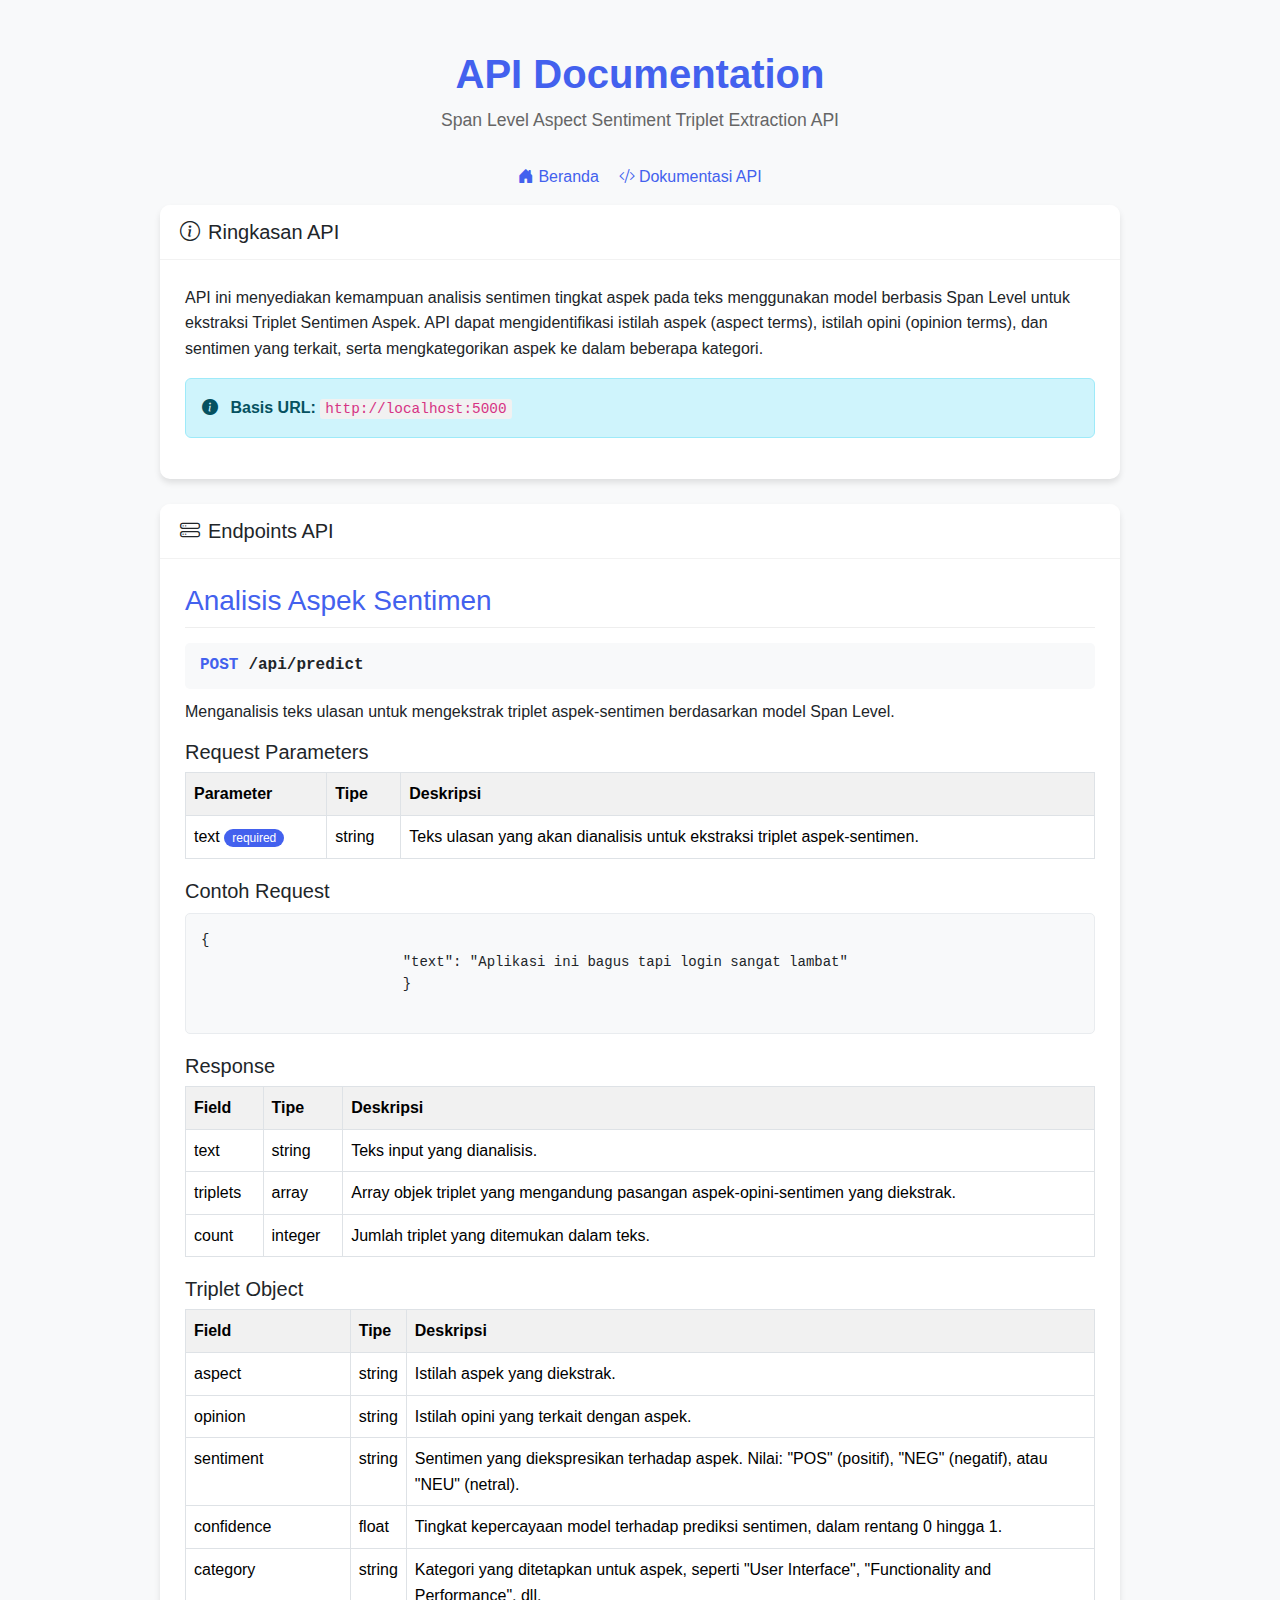
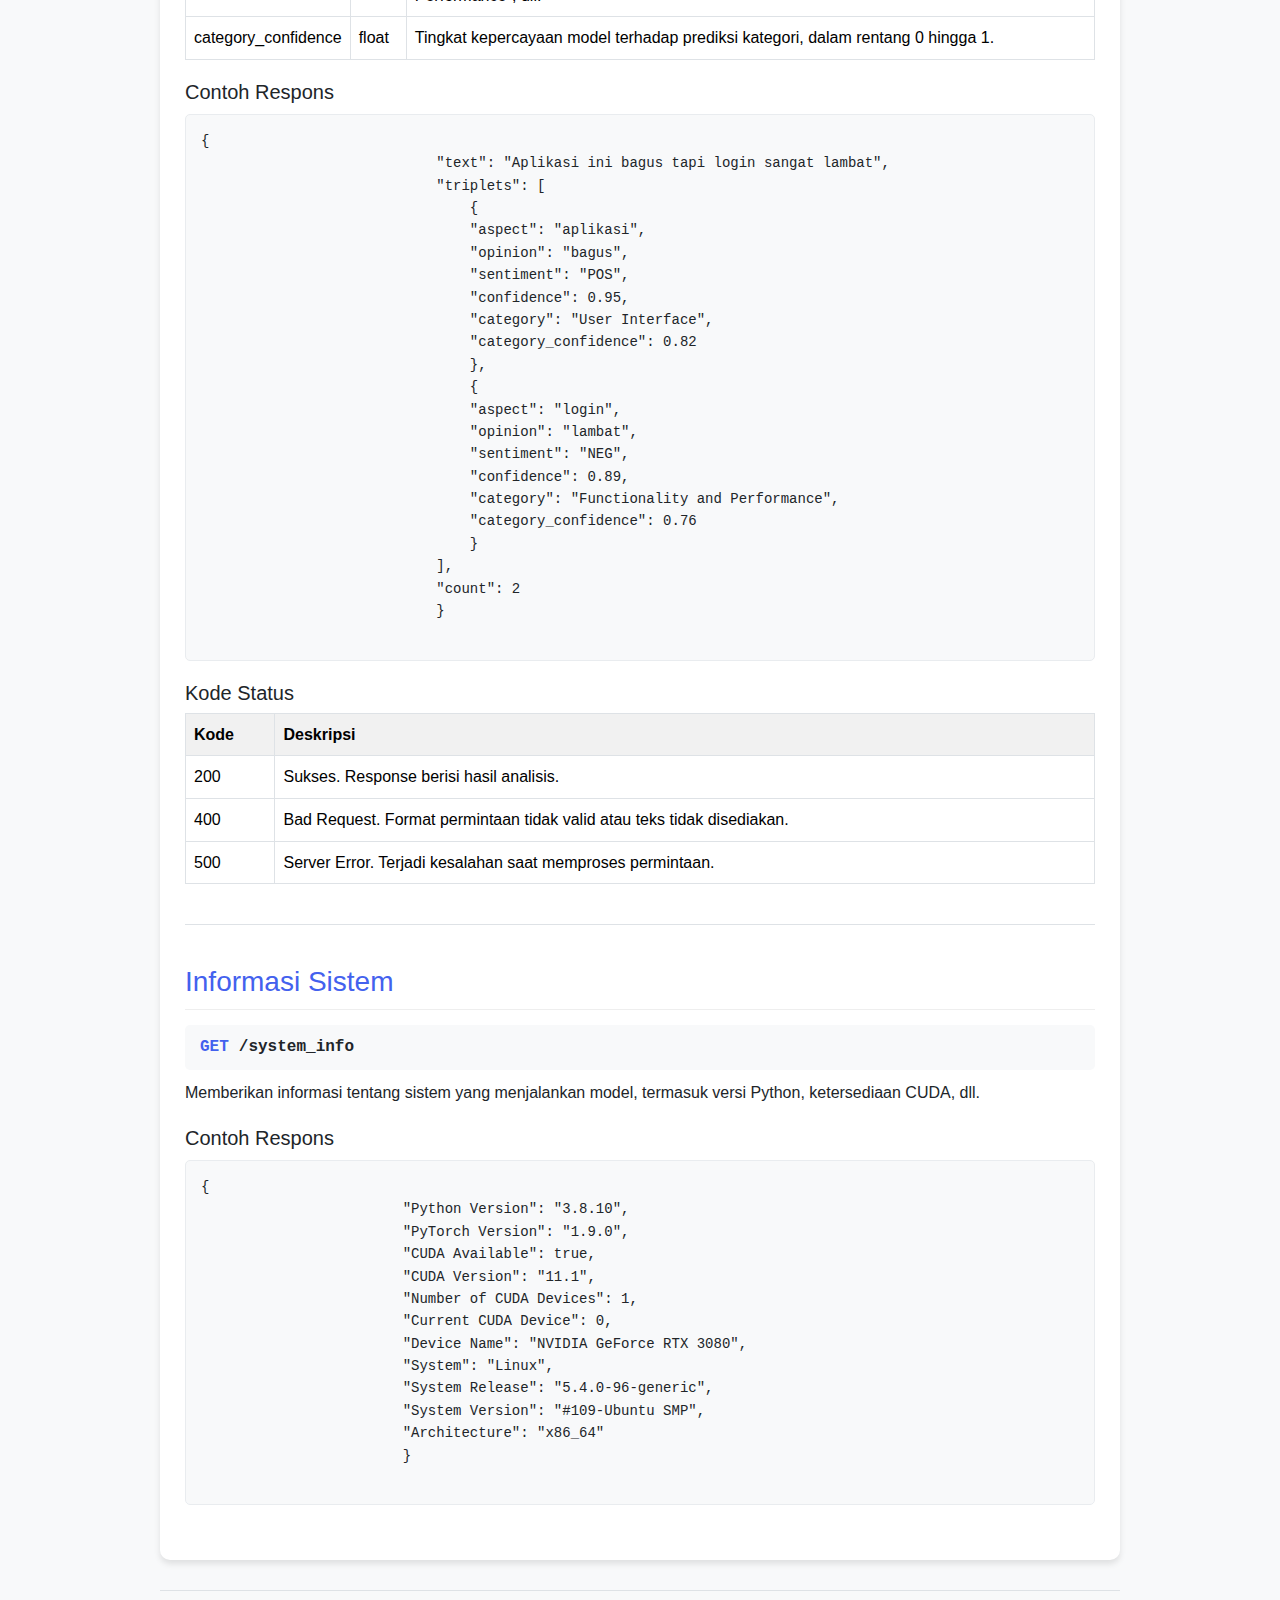
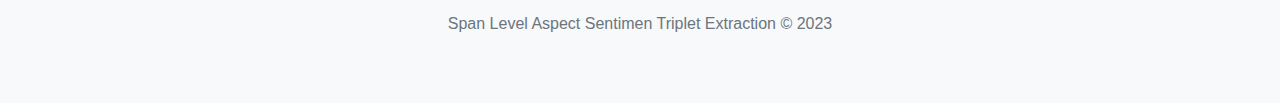
==== templates/api-docs.html @ 99db724c "done v1 flask app  prediksi" ====
<!DOCTYPE html>
<html lang="id">
<head>
    <meta charset="UTF-8">
    <meta name="viewport" content="width=device-width, initial-scale=1.0">
    <title>API Documentation - Span Level Aspect Sentiment Triplet Extraction</title>
    <link href="https://cdn.jsdelivr.net/npm/bootstrap@5.3.0/dist/css/bootstrap.min.css" rel="stylesheet">
    <link rel="stylesheet" href="https://cdn.jsdelivr.net/npm/bootstrap-icons@1.11.0/font/bootstrap-icons.css">
    <style>
        :root {
            --primary-color: #4361ee;
            --secondary-color: #3a0ca3;
            --accent-color: #7209b7;
            --positive-color: #4caf50;
            --negative-color: #f44336;
            --neutral-color: #ff9800;
            --bg-light: #f8f9fa;
            --border-radius: 10px;
            --box-shadow: 0 4px 6px rgba(0, 0, 0, 0.1);
        }
        
        body {
            font-family: 'Segoe UI', Tahoma, Geneva, Verdana, sans-serif;
            background-color: var(--bg-light);
            color: #333;
            line-height: 1.6;
        }
        
        .app-container {
            max-width: 1000px;
            margin: 30px auto;
            padding: 20px;
        }
        
        .header {
            text-align: center;
            margin-bottom: 30px;
        }
        
        .header h1 {
            color: var(--primary-color);
            font-weight: 700;
            font-size: 2.5rem;
            margin-bottom: 0.5rem;
        }
        
        .header p {
            color: #666;
            font-size: 1.1rem;
        }
        
        .card {
            border: none;
            border-radius: var(--border-radius);
            box-shadow: var(--box-shadow);
            margin-bottom: 25px;
            overflow: hidden;
        }
        
        .card-header {
            background-color: white;
            border-bottom: 1px solid rgba(0,0,0,0.05);
            padding: 15px 20px;
        }
        
        .card-body {
            padding: 25px;
        }
        
        /* Footer styling */
        .footer {
            text-align: center;
            margin-top: 30px;
            padding-top: 20px;
            border-top: 1px solid #dee2e6;
            color: #6c757d;
        }
        
        /* Nav links */
        .nav-links {
            display: flex;
            justify-content: center;
            margin: 15px 0;
            gap: 20px;
        }
        
        .nav-link {
            color: var(--primary-color);
            text-decoration: none;
            font-weight: 500;
            transition: color 0.3s;
        }
        
        .nav-link:hover {
            color: var(--secondary-color);
            text-decoration: underline;
        }
        
        /* API Documentation Styles */
        .api-section {
            margin-bottom: 30px;
        }
        
        .api-section h3 {
            margin-bottom: 15px;
            color: var(--primary-color);
            border-bottom: 1px solid #eee;
            padding-bottom: 10px;
        }
        
        .api-endpoint {
            background-color: #f8f9fa;
            border-radius: 5px;
            padding: 10px 15px;
            font-family: monospace;
            margin: 10px 0;
            font-weight: 600;
        }
        
        .api-endpoint .method {
            color: var(--primary-color);
            margin-right: 10px;
        }
        
        code {
            background-color: #f1f1f1;
            padding: 2px 5px;
            border-radius: 3px;
            font-size: 0.9em;
        }
        
        pre {
            background-color: #f8f9fa;
            border-radius: 5px;
            padding: 15px;
            overflow-x: auto;
            border: 1px solid #e9ecef;
        }
        
        .table-params {
            width: 100%;
            margin-bottom: 20px;
        }
        
        .table-params th {
            background-color: #f1f1f1;
        }
        
        .badge-required {
            background-color: var(--primary-color);
            color: white;
            padding: 2px 8px;
            border-radius: 10px;
            font-size: 0.75rem;
        }
        
        .badge-optional {
            background-color: #6c757d;
            color: white;
            padding: 2px 8px;
            border-radius: 10px;
            font-size: 0.75rem;
        }
        
        .example-container {
            margin: 20px 0;
        }
        
        .example-container h5 {
            margin-bottom: 10px;
        }
        
        .section-divider {
            border-top: 1px solid #dee2e6;
            margin: 40px 0;
        }
    </style>
</head>
<body>
    <div class="app-container">
        <div class="header">
            <h1>API Documentation</h1>
            <p>Span Level Aspect Sentiment Triplet Extraction API</p>
        </div>
        
        <div class="nav-links">
            <a href="/" class="nav-link"><i class="bi bi-house-door-fill me-1"></i>Beranda</a>
            <a href="/api-docs" class="nav-link"><i class="bi bi-code-slash me-1"></i>Dokumentasi API</a>
        </div>
        
        <div class="card">
            <div class="card-header">
                <h5 class="mb-0"><i class="bi bi-info-circle me-2"></i>Ringkasan API</h5>
            </div>
            <div class="card-body">
                <p>API ini menyediakan kemampuan analisis sentimen tingkat aspek pada teks menggunakan model berbasis Span Level untuk ekstraksi Triplet Sentimen Aspek. API dapat mengidentifikasi istilah aspek (aspect terms), istilah opini (opinion terms), dan sentimen yang terkait, serta mengkategorikan aspek ke dalam beberapa kategori.</p>
                
                <div class="alert alert-info">
                    <i class="bi bi-info-circle-fill me-2"></i>
                    <strong>Basis URL:</strong> <code>http://localhost:5000</code>
                </div>
            </div>
        </div>
        
        <div class="card">
            <div class="card-header">
                <h5 class="mb-0"><i class="bi bi-hdd-stack me-2"></i>Endpoints API</h5>
            </div>
            <div class="card-body">
                <div class="api-section">
                    <h3>Analisis Aspek Sentimen</h3>
                    
                    <div class="api-endpoint">
                        <span class="method">POST</span>/api/predict
                    </div>
                    
                    <p>Menganalisis teks ulasan untuk mengekstrak triplet aspek-sentimen berdasarkan model Span Level.</p>
                    
                    <h5>Request Parameters</h5>
                    <table class="table table-params table-bordered">
                        <thead>
                            <tr>
                                <th>Parameter</th>
                                <th>Tipe</th>
                                <th>Deskripsi</th>
                            </tr>
                        </thead>
                        <tbody>
                            <tr>
                                <td>text <span class="badge-required">required</span></td>
                                <td>string</td>
                                <td>Teks ulasan yang akan dianalisis untuk ekstraksi triplet aspek-sentimen.</td>
                            </tr>
                        </tbody>
                    </table>
                    
                    <div class="example-container">
                        <h5>Contoh Request</h5>
                        <pre>{
                        "text": "Aplikasi ini bagus tapi login sangat lambat"
                        }
                        </pre>
                    </div>
                    
                    <h5>Response</h5>
                    <table class="table table-params table-bordered">
                        <thead>
                            <tr>
                                <th>Field</th>
                                <th>Tipe</th>
                                <th>Deskripsi</th>
                            </tr>
                        </thead>
                        <tbody>
                            <tr>
                                <td>text</td>
                                <td>string</td>
                                <td>Teks input yang dianalisis.</td>
                            </tr>
                            <tr>
                                <td>triplets</td>
                                <td>array</td>
                                <td>Array objek triplet yang mengandung pasangan aspek-opini-sentimen yang diekstrak.</td>
                            </tr>
                            <tr>
                                <td>count</td>
                                <td>integer</td>
                                <td>Jumlah triplet yang ditemukan dalam teks.</td>
                            </tr>
                        </tbody>
                    </table>
                    
                    <h5>Triplet Object</h5>
                    <table class="table table-params table-bordered">
                        <thead>
                            <tr>
                                <th>Field</th>
                                <th>Tipe</th>
                                <th>Deskripsi</th>
                            </tr>
                        </thead>
                        <tbody>
                            <tr>
                                <td>aspect</td>
                                <td>string</td>
                                <td>Istilah aspek yang diekstrak.</td>
                            </tr>
                            <tr>
                                <td>opinion</td>
                                <td>string</td>
                                <td>Istilah opini yang terkait dengan aspek.</td>
                            </tr>
                            <tr>
                                <td>sentiment</td>
                                <td>string</td>
                                <td>Sentimen yang diekspresikan terhadap aspek. Nilai: "POS" (positif), "NEG" (negatif), atau "NEU" (netral).</td>
                            </tr>
                            <tr>
                                <td>confidence</td>
                                <td>float</td>
                                <td>Tingkat kepercayaan model terhadap prediksi sentimen, dalam rentang 0 hingga 1.</td>
                            </tr>
                            <tr>
                                <td>category</td>
                                <td>string</td>
                                <td>Kategori yang ditetapkan untuk aspek, seperti "User Interface", "Functionality and Performance", dll.</td>
                            </tr>
                            <tr>
                                <td>category_confidence</td>
                                <td>float</td>
                                <td>Tingkat kepercayaan model terhadap prediksi kategori, dalam rentang 0 hingga 1.</td>
                            </tr>
                        </tbody>
                    </table>
                    
                    <div class="example-container">
                        <h5>Contoh Respons</h5>
                        <pre>{
                            "text": "Aplikasi ini bagus tapi login sangat lambat",
                            "triplets": [
                                {
                                "aspect": "aplikasi",
                                "opinion": "bagus",
                                "sentiment": "POS",
                                "confidence": 0.95,
                                "category": "User Interface",
                                "category_confidence": 0.82
                                },
                                {
                                "aspect": "login",
                                "opinion": "lambat",
                                "sentiment": "NEG",
                                "confidence": 0.89,
                                "category": "Functionality and Performance",
                                "category_confidence": 0.76
                                }
                            ],
                            "count": 2
                            }
                            </pre>
                    </div>
                    
                    <h5>Kode Status</h5>
                    <table class="table table-params table-bordered">
                        <thead>
                            <tr>
                                <th>Kode</th>
                                <th>Deskripsi</th>
                            </tr>
                        </thead>
                        <tbody>
                            <tr>
                                <td>200</td>
                                <td>Sukses. Response berisi hasil analisis.</td>
                            </tr>
                            <tr>
                                <td>400</td>
                                <td>Bad Request. Format permintaan tidak valid atau teks tidak disediakan.</td>
                            </tr>
                            <tr>
                                <td>500</td>
                                <td>Server Error. Terjadi kesalahan saat memproses permintaan.</td>
                            </tr>
                        </tbody>
                    </table>
                </div>
                
                <div class="section-divider"></div>
                
                <div class="api-section">
                    <h3>Informasi Sistem</h3>
                    
                    <div class="api-endpoint">
                        <span class="method">GET</span>/system_info
                    </div>
                    
                    <p>Memberikan informasi tentang sistem yang menjalankan model, termasuk versi Python, ketersediaan CUDA, dll.</p>
                    
                    <div class="example-container">
                        <h5>Contoh Respons</h5>
                        <pre>{
                        "Python Version": "3.8.10",
                        "PyTorch Version": "1.9.0",
                        "CUDA Available": true,
                        "CUDA Version": "11.1",
                        "Number of CUDA Devices": 1,
                        "Current CUDA Device": 0,
                        "Device Name": "NVIDIA GeForce RTX 3080",
                        "System": "Linux",
                        "System Release": "5.4.0-96-generic",
                        "System Version": "#109-Ubuntu SMP",
                        "Architecture": "x86_64"
                        }
                        </pre>
                    </div>
                </div>
            </div>
        </div>
        
        <div class="footer">
            <p>Span Level Aspect Sentimen Triplet Extraction &copy; 2023</p>
        </div>
    </div>
</body>
</html>
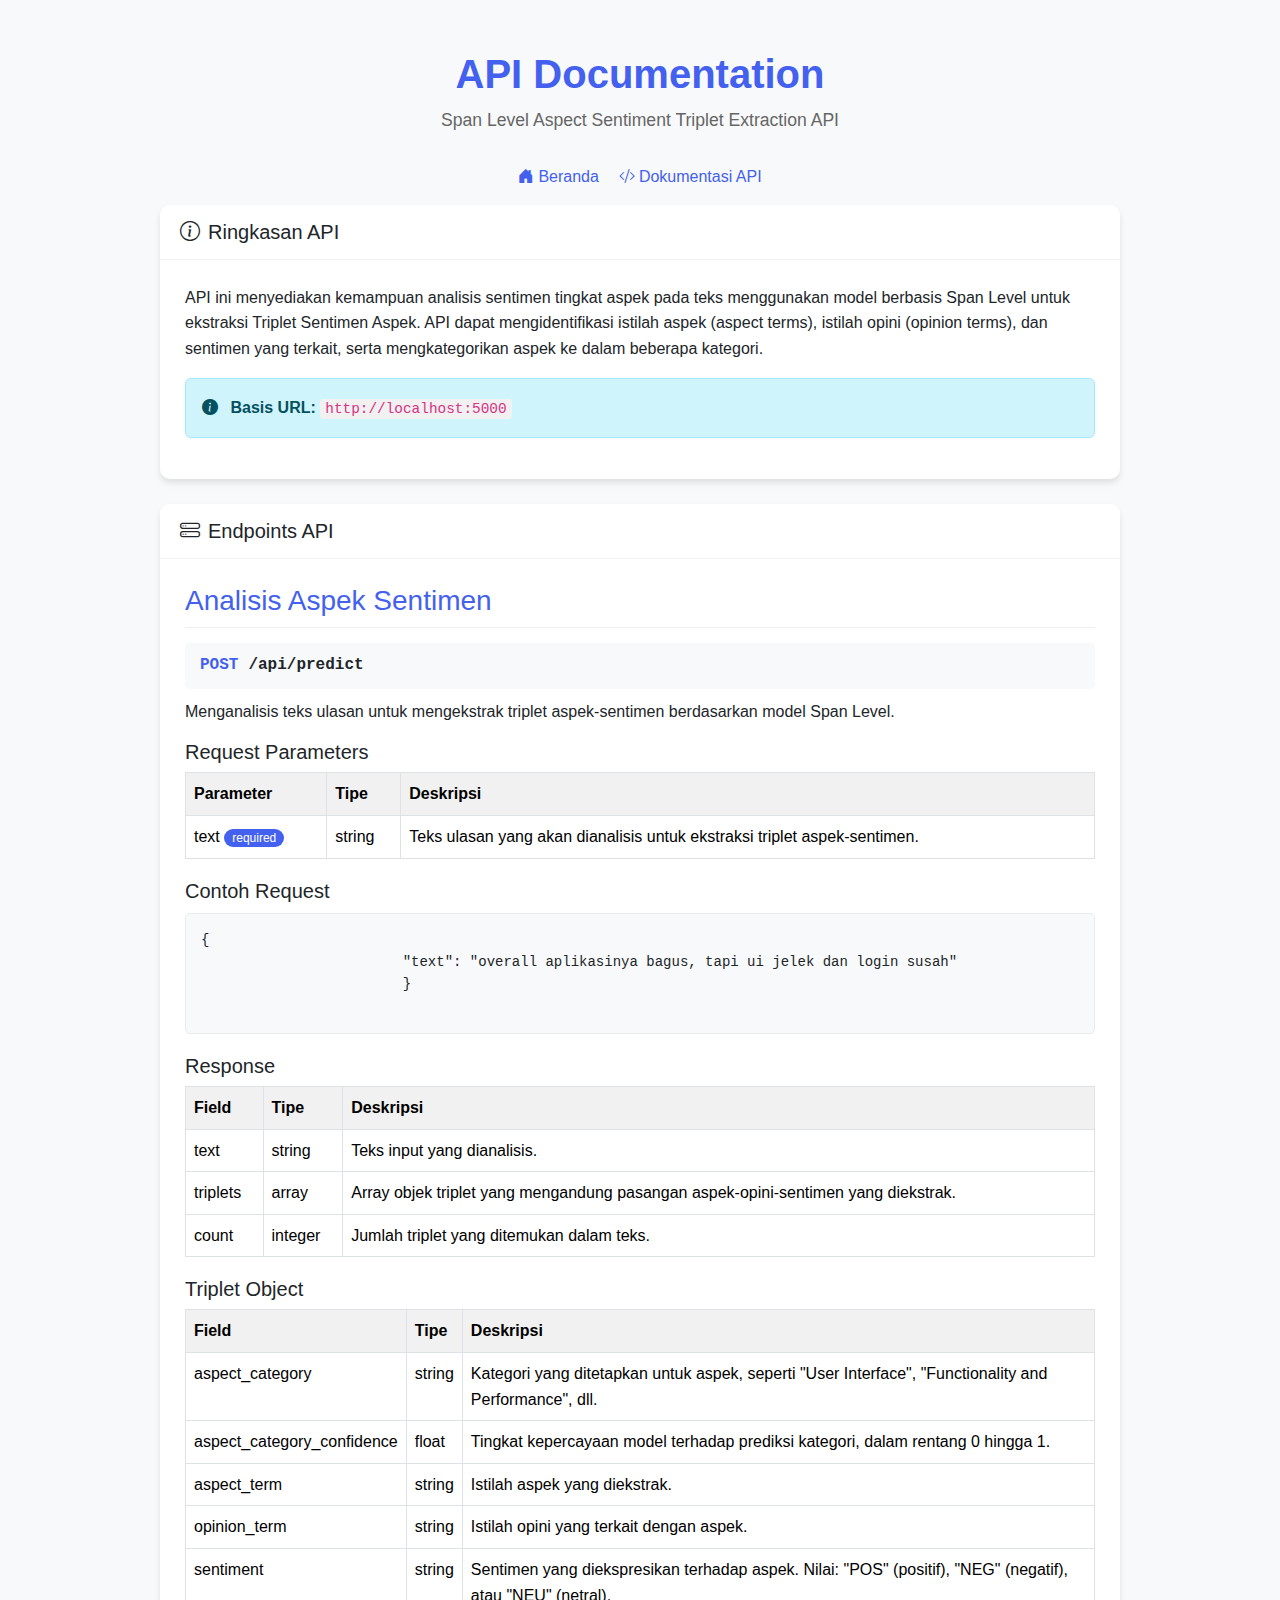
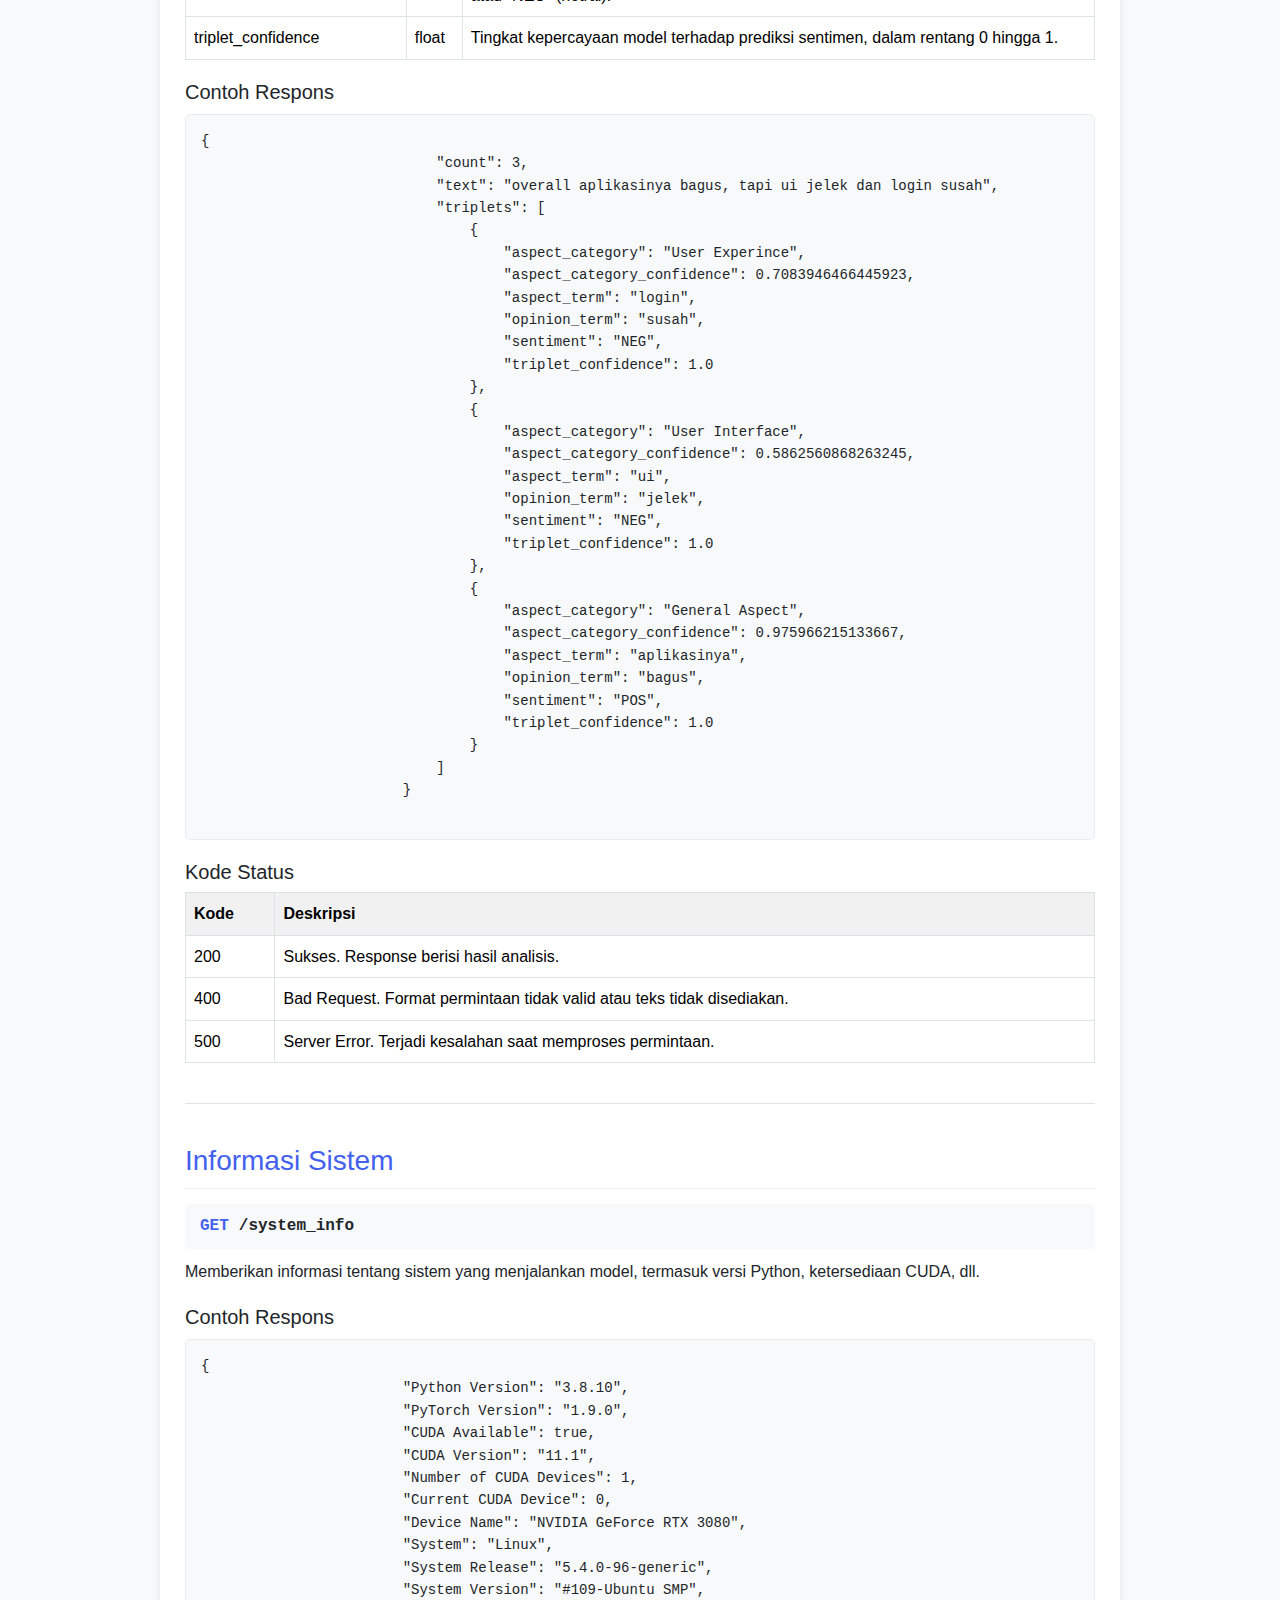
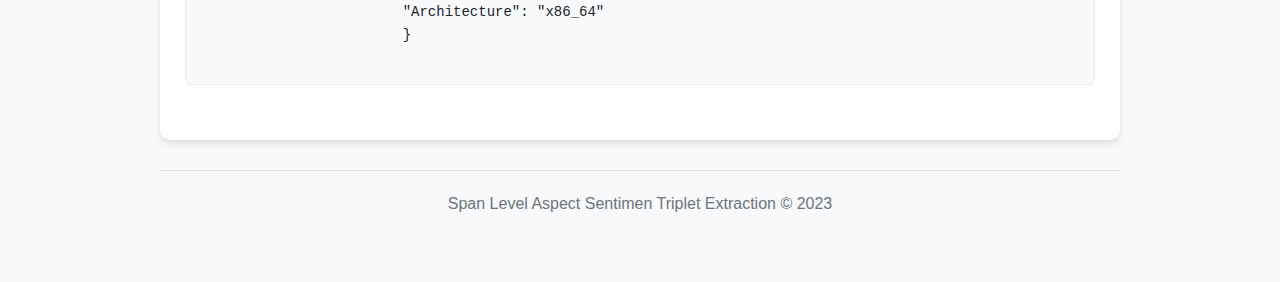
==== commit 4e305ffd: "app.py fix" ====
--- a/templates/api-docs.html
+++ b/templates/api-docs.html
@@ -238,7 +238,7 @@
                     <div class="example-container">
                         <h5>Contoh Request</h5>
                         <pre>{
-                        "text": "Aplikasi ini bagus tapi login sangat lambat"
+                        "text": "overall aplikasinya bagus, tapi ui jelek dan login susah"
                         }
                         </pre>
                     </div>
@@ -282,12 +282,22 @@
                         </thead>
                         <tbody>
                             <tr>
-                                <td>aspect</td>
+                                <td>aspect_category</td>
+                                <td>string</td>
+                                <td>Kategori yang ditetapkan untuk aspek, seperti "User Interface", "Functionality and Performance", dll.</td>
+                            </tr>
+                            <tr>
+                                <td>aspect_category_confidence</td>
+                                <td>float</td>
+                                <td>Tingkat kepercayaan model terhadap prediksi kategori, dalam rentang 0 hingga 1.</td>
+                            </tr>
+                            <tr>
+                                <td>aspect_term</td>
                                 <td>string</td>
                                 <td>Istilah aspek yang diekstrak.</td>
                             </tr>
                             <tr>
-                                <td>opinion</td>
+                                <td>opinion_term</td>
                                 <td>string</td>
                                 <td>Istilah opini yang terkait dengan aspek.</td>
                             </tr>
@@ -297,19 +307,9 @@
                                 <td>Sentimen yang diekspresikan terhadap aspek. Nilai: "POS" (positif), "NEG" (negatif), atau "NEU" (netral).</td>
                             </tr>
                             <tr>
-                                <td>confidence</td>
+                                <td>triplet_confidence</td>
                                 <td>float</td>
                                 <td>Tingkat kepercayaan model terhadap prediksi sentimen, dalam rentang 0 hingga 1.</td>
-                            </tr>
-                            <tr>
-                                <td>category</td>
-                                <td>string</td>
-                                <td>Kategori yang ditetapkan untuk aspek, seperti "User Interface", "Functionality and Performance", dll.</td>
-                            </tr>
-                            <tr>
-                                <td>category_confidence</td>
-                                <td>float</td>
-                                <td>Tingkat kepercayaan model terhadap prediksi kategori, dalam rentang 0 hingga 1.</td>
                             </tr>
                         </tbody>
                     </table>
@@ -317,27 +317,35 @@
                     <div class="example-container">
                         <h5>Contoh Respons</h5>
                         <pre>{
-                            "text": "Aplikasi ini bagus tapi login sangat lambat",
+                            "count": 3,
+                            "text": "overall aplikasinya bagus, tapi ui jelek dan login susah",
                             "triplets": [
                                 {
-                                "aspect": "aplikasi",
-                                "opinion": "bagus",
-                                "sentiment": "POS",
-                                "confidence": 0.95,
-                                "category": "User Interface",
-                                "category_confidence": 0.82
+                                    "aspect_category": "User Experince",
+                                    "aspect_category_confidence": 0.7083946466445923,
+                                    "aspect_term": "login",
+                                    "opinion_term": "susah",
+                                    "sentiment": "NEG",
+                                    "triplet_confidence": 1.0
                                 },
                                 {
-                                "aspect": "login",
-                                "opinion": "lambat",
-                                "sentiment": "NEG",
-                                "confidence": 0.89,
-                                "category": "Functionality and Performance",
-                                "category_confidence": 0.76
+                                    "aspect_category": "User Interface",
+                                    "aspect_category_confidence": 0.5862560868263245,
+                                    "aspect_term": "ui",
+                                    "opinion_term": "jelek",
+                                    "sentiment": "NEG",
+                                    "triplet_confidence": 1.0
+                                },
+                                {
+                                    "aspect_category": "General Aspect",
+                                    "aspect_category_confidence": 0.975966215133667,
+                                    "aspect_term": "aplikasinya",
+                                    "opinion_term": "bagus",
+                                    "sentiment": "POS",
+                                    "triplet_confidence": 1.0
                                 }
-                            ],
-                            "count": 2
-                            }
+                            ]
+                        }
                             </pre>
                     </div>
                     
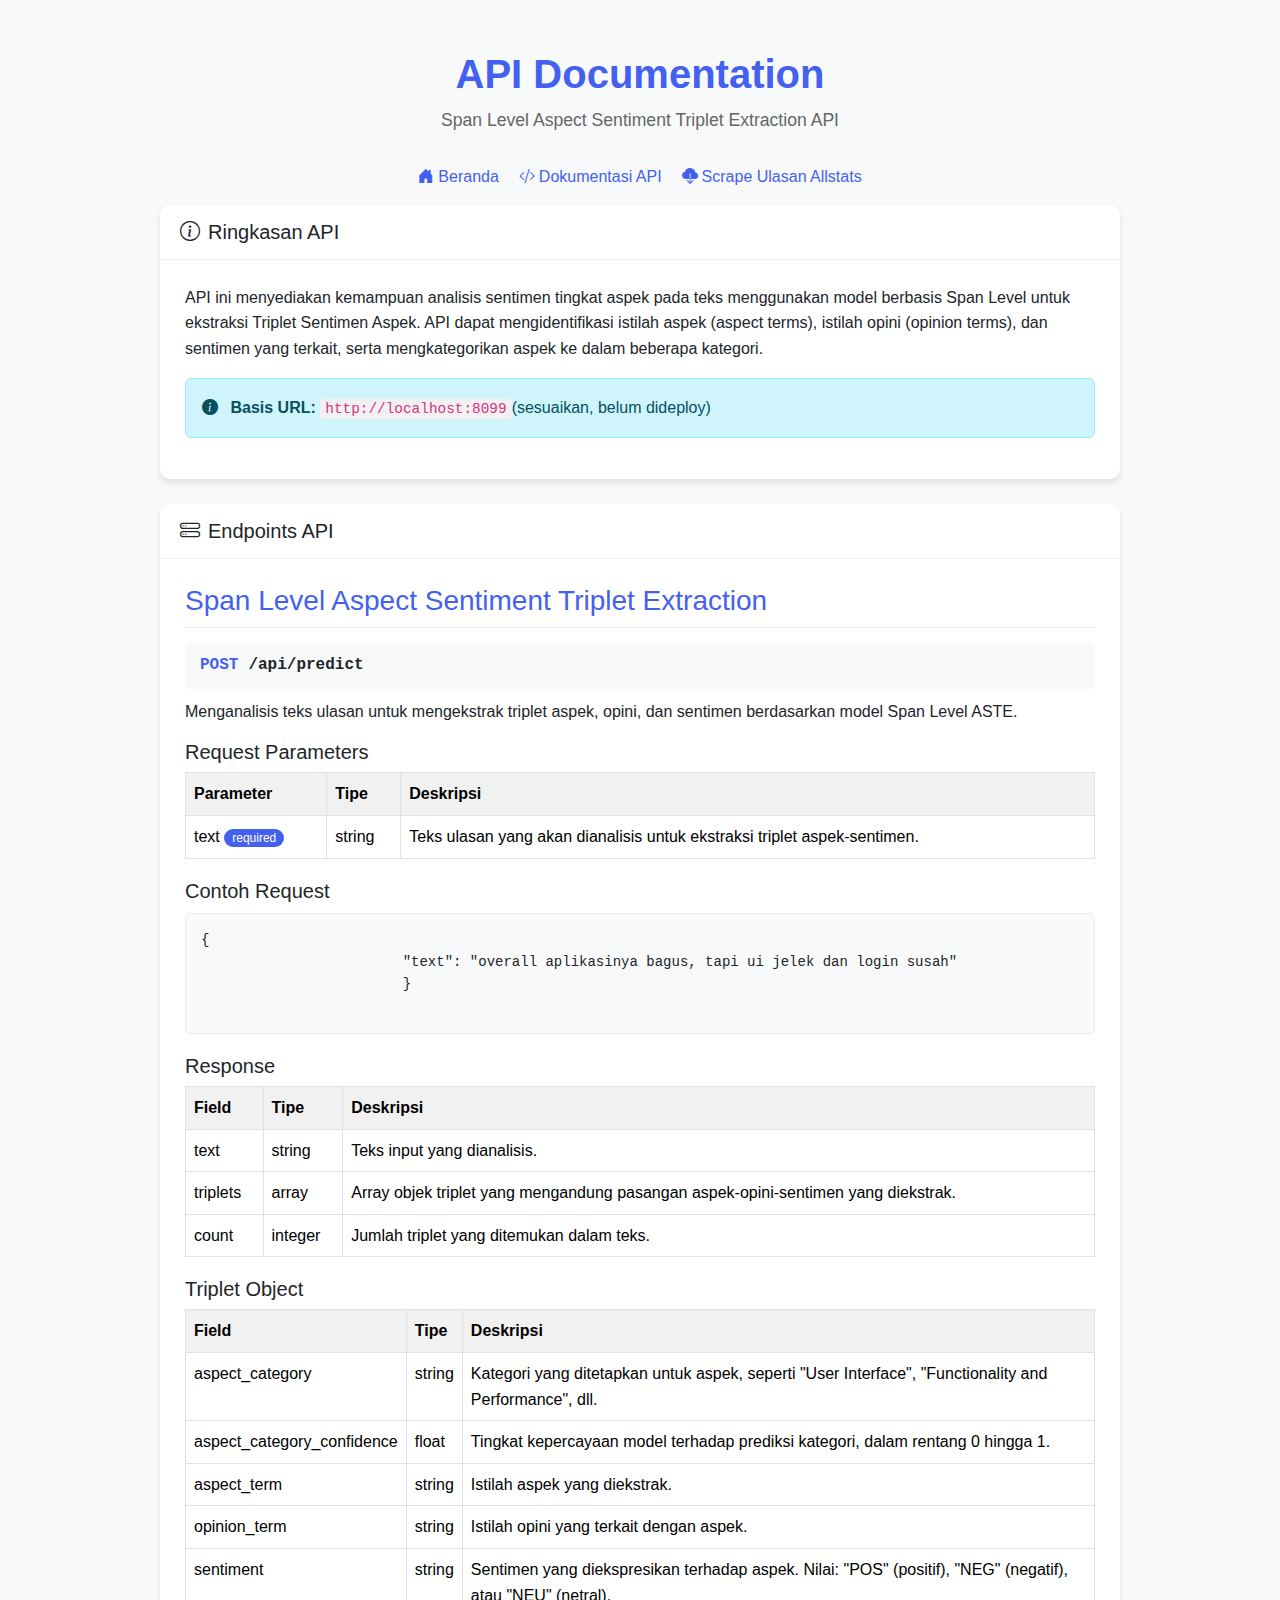
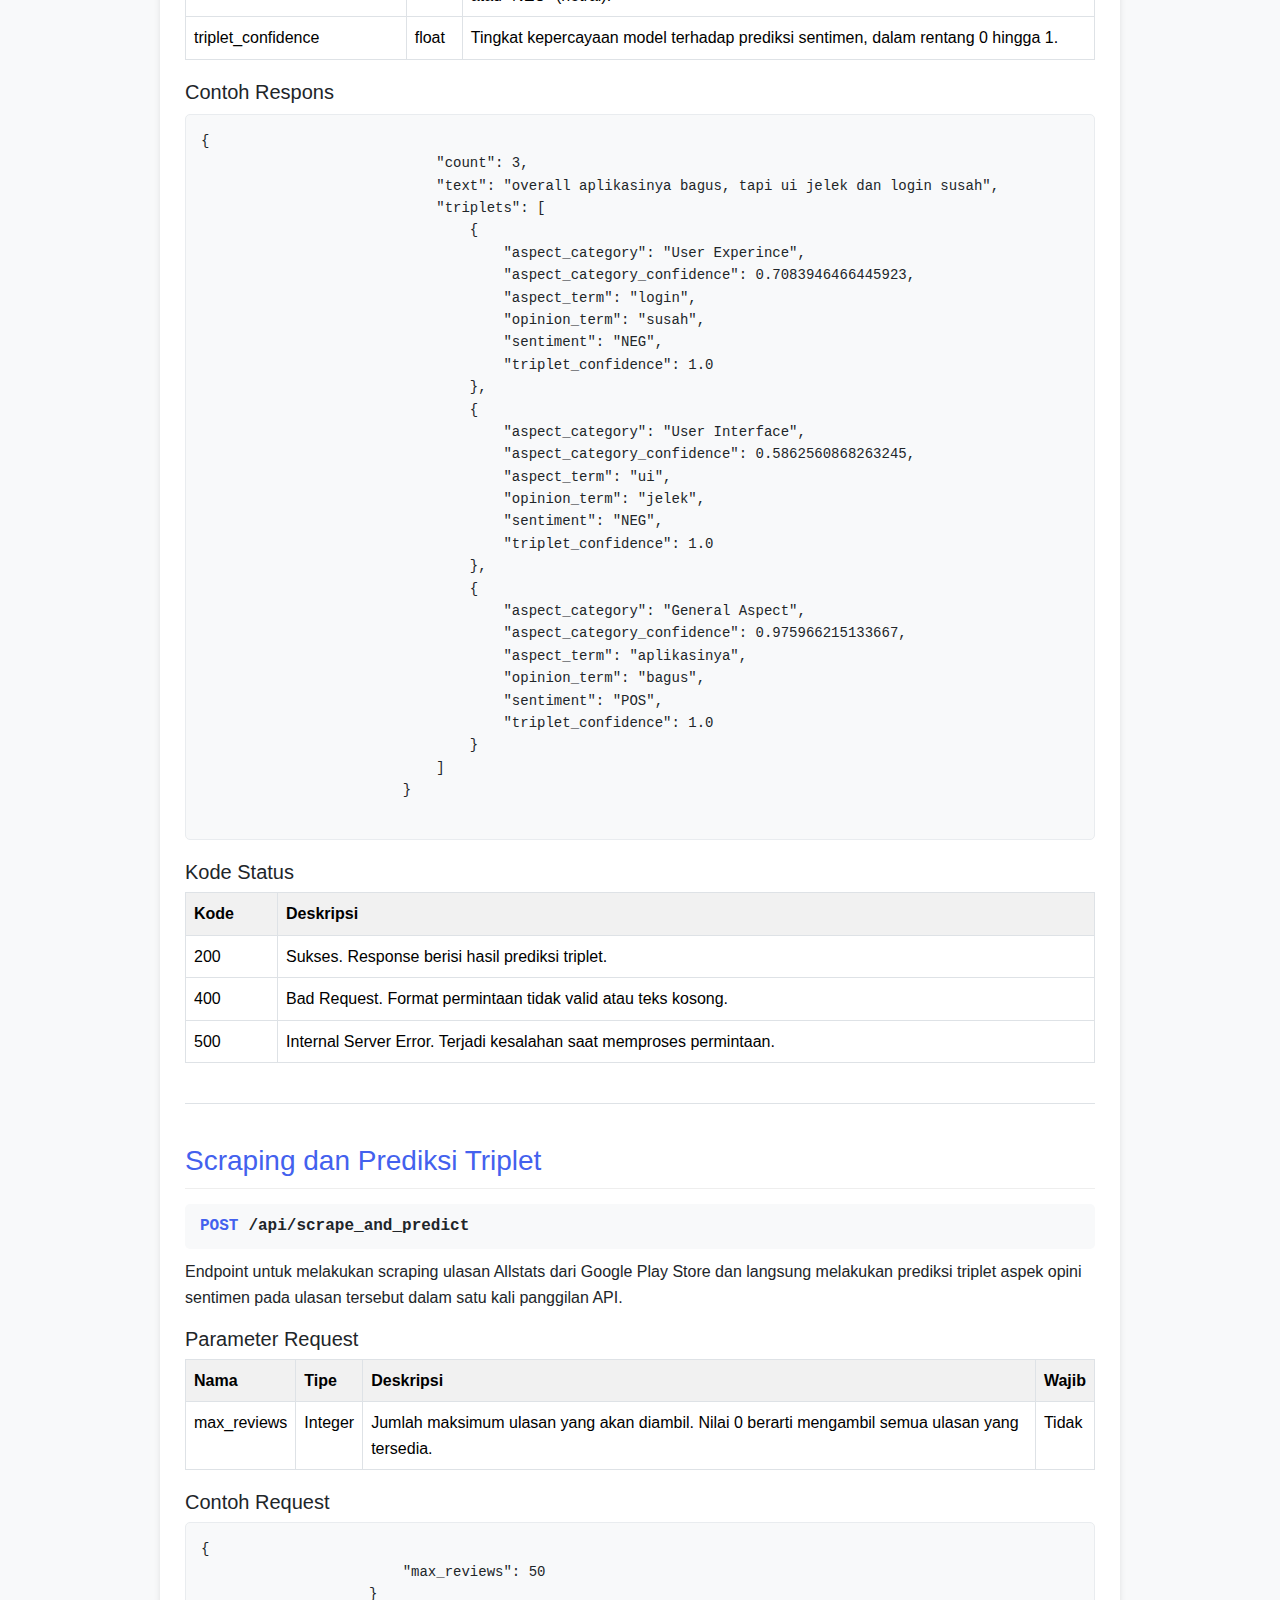
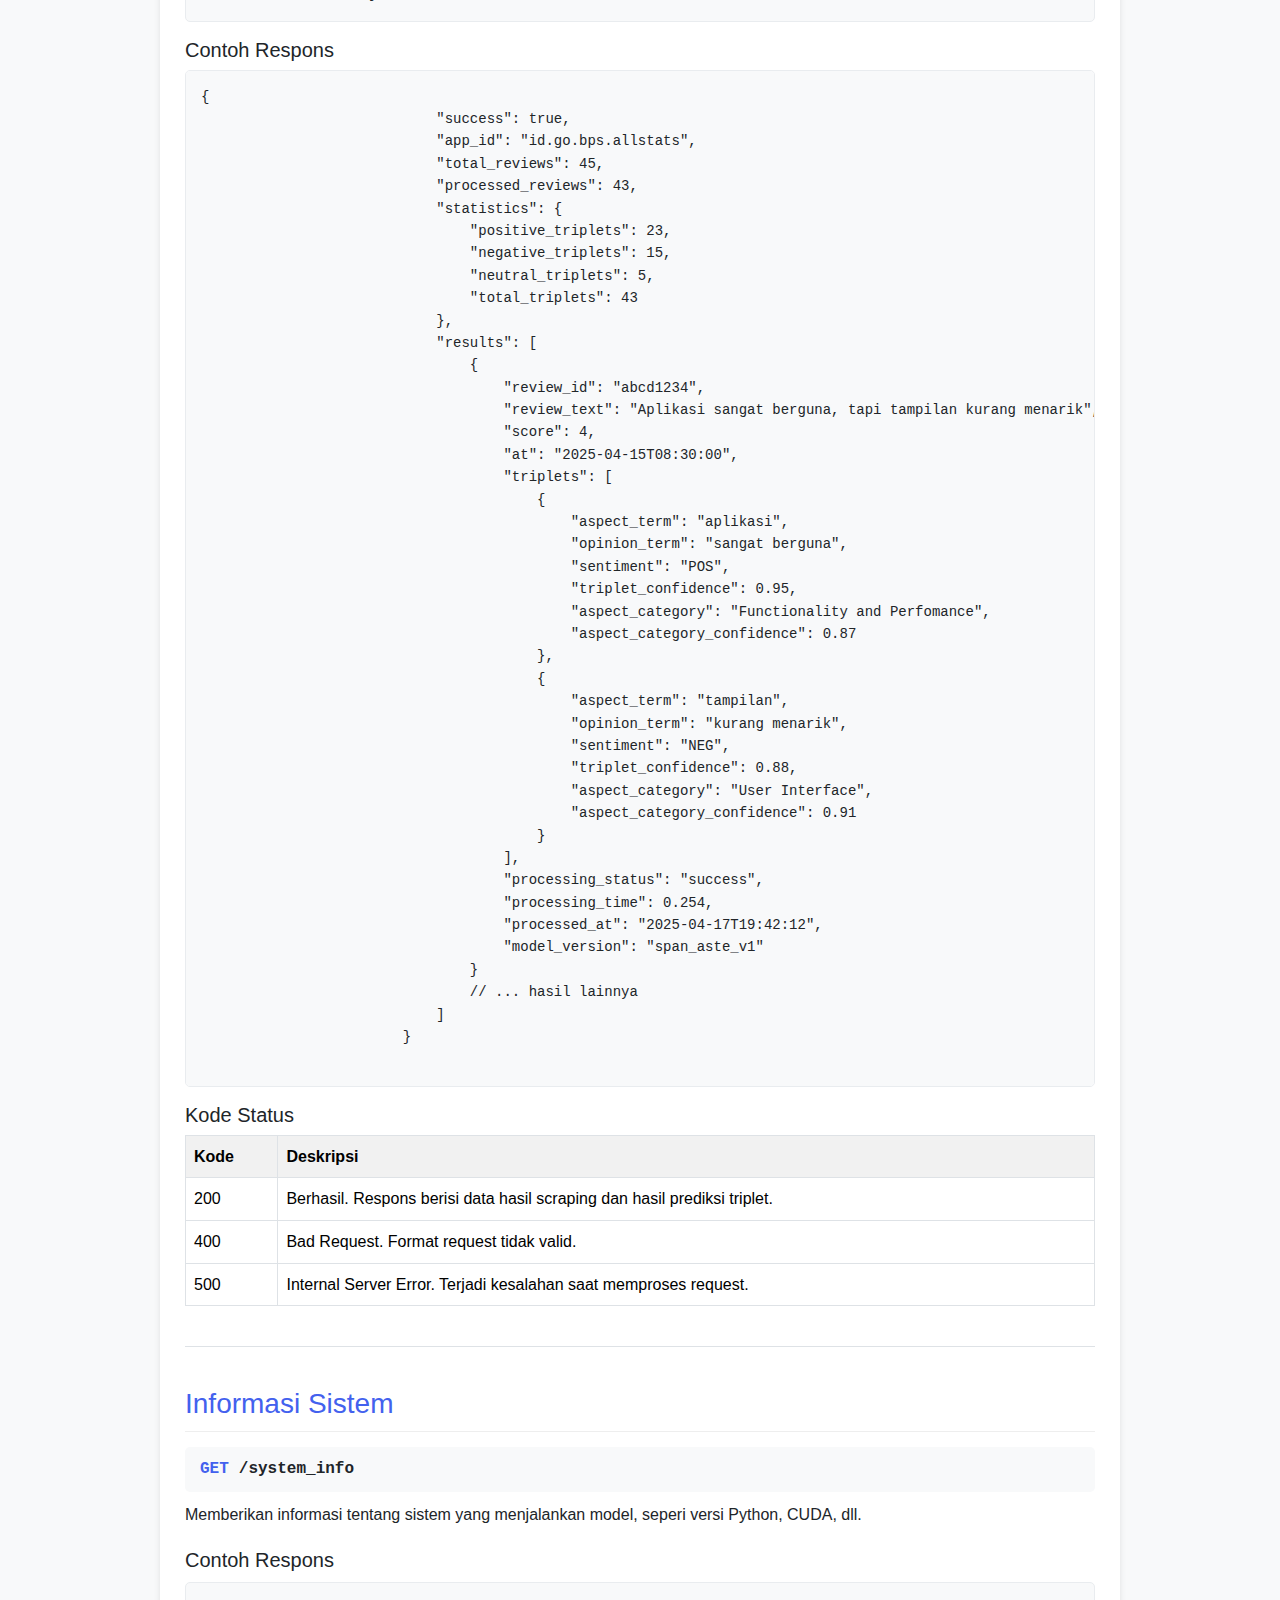
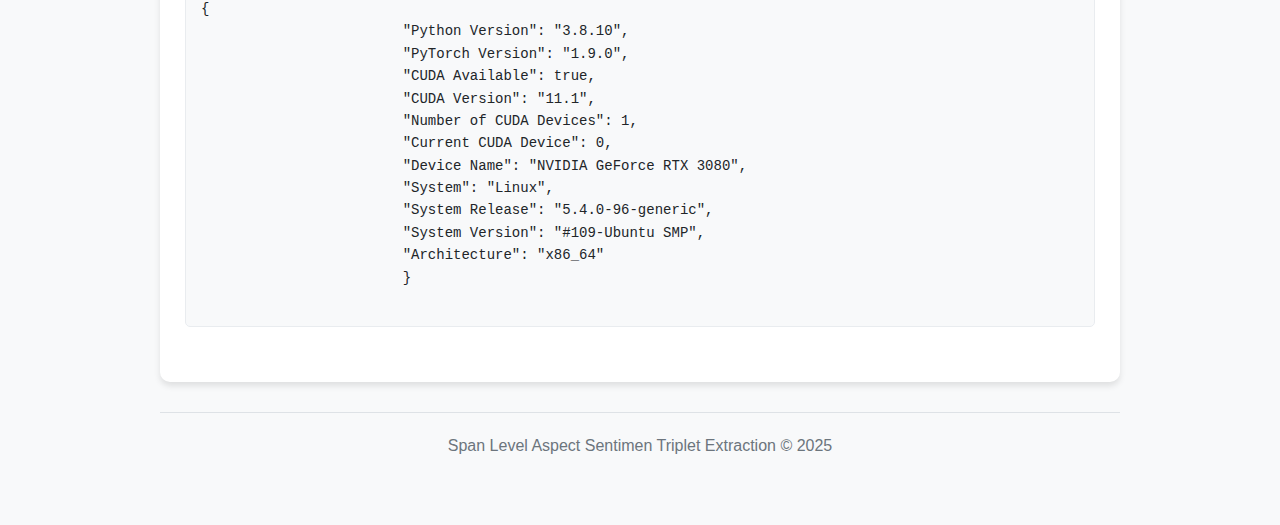
==== commit d30b4038: "web app v1.5; feat fitur scrape dan prediksi jadi" ====
--- a/templates/api-docs.html
+++ b/templates/api-docs.html
@@ -1,4 +1,3 @@
-
 <!DOCTYPE html>
 <html lang="id">
 <head>
@@ -7,6 +6,7 @@
     <title>API Documentation - Span Level Aspect Sentiment Triplet Extraction</title>
     <link href="https://cdn.jsdelivr.net/npm/bootstrap@5.3.0/dist/css/bootstrap.min.css" rel="stylesheet">
     <link rel="stylesheet" href="https://cdn.jsdelivr.net/npm/bootstrap-icons@1.11.0/font/bootstrap-icons.css">
+    <link rel="icon" type="image/png" href="{{ url_for('static', filename='allstats_bps.png') }}">
     <style>
         :root {
             --primary-color: #4361ee;
@@ -187,6 +187,7 @@
         <div class="nav-links">
             <a href="/" class="nav-link"><i class="bi bi-house-door-fill me-1"></i>Beranda</a>
             <a href="/api-docs" class="nav-link"><i class="bi bi-code-slash me-1"></i>Dokumentasi API</a>
+            <a href="/scrape" class="nav-link"><i class="bi bi-cloud-download-fill me-1"></i>Scrape Ulasan Allstats</a>
         </div>
         
         <div class="card">
@@ -198,7 +199,7 @@
                 
                 <div class="alert alert-info">
                     <i class="bi bi-info-circle-fill me-2"></i>
-                    <strong>Basis URL:</strong> <code>http://localhost:5000</code>
+                    <strong>Basis URL:</strong> <code>http://localhost:8099</code>(sesuaikan, belum dideploy)
                 </div>
             </div>
         </div>
@@ -209,13 +210,13 @@
             </div>
             <div class="card-body">
                 <div class="api-section">
-                    <h3>Analisis Aspek Sentimen</h3>
+                    <h3>Span Level Aspect Sentiment Triplet Extraction</h3>
                     
                     <div class="api-endpoint">
                         <span class="method">POST</span>/api/predict
                     </div>
                     
-                    <p>Menganalisis teks ulasan untuk mengekstrak triplet aspek-sentimen berdasarkan model Span Level.</p>
+                    <p>Menganalisis teks ulasan untuk mengekstrak triplet aspek, opini, dan sentimen berdasarkan model Span Level ASTE.</p>
                     
                     <h5>Request Parameters</h5>
                     <table class="table table-params table-bordered">
@@ -360,15 +361,15 @@
                         <tbody>
                             <tr>
                                 <td>200</td>
-                                <td>Sukses. Response berisi hasil analisis.</td>
+                                <td>Sukses. Response berisi hasil prediksi triplet.</td>
                             </tr>
                             <tr>
                                 <td>400</td>
-                                <td>Bad Request. Format permintaan tidak valid atau teks tidak disediakan.</td>
+                                <td>Bad Request. Format permintaan tidak valid atau teks kosong.</td>
                             </tr>
                             <tr>
                                 <td>500</td>
-                                <td>Server Error. Terjadi kesalahan saat memproses permintaan.</td>
+                                <td>Internal Server Error. Terjadi kesalahan saat memproses permintaan.</td>
                             </tr>
                         </tbody>
                     </table>
@@ -377,13 +378,113 @@
                 <div class="section-divider"></div>
                 
                 <div class="api-section">
+                    <h3>Scraping dan Prediksi Triplet</h3>
+                    <div class="api-endpoint">
+                        <span class="method">POST</span>/api/scrape_and_predict
+                    </div>
+                    <p>Endpoint untuk melakukan scraping ulasan Allstats dari Google Play Store dan langsung melakukan prediksi triplet aspek opini sentimen pada ulasan tersebut dalam satu kali panggilan API.</p>
+                    <h5>Parameter Request</h5>
+                    <table class="table table-params table-bordered">
+                        <thead>
+                            <tr>
+                                <th>Nama</th>
+                                <th>Tipe</th>
+                                <th>Deskripsi</th>
+                                <th>Wajib</th>
+                            </tr>
+                        </thead>
+                        <tbody>
+                            <tr>
+                                <td>max_reviews</td>
+                                <td>Integer</td>
+                                <td>Jumlah maksimum ulasan yang akan diambil. Nilai 0 berarti mengambil semua ulasan yang tersedia.</td>
+                                <td>Tidak</td>
+                            </tr>
+                        </tbody>
+                    </table>
+                    <h5>Contoh Request</h5>
+                    <pre>{
+                        "max_reviews": 50
+                    }</pre>
+                    <h5>Contoh Respons</h5>
+                    <pre>{
+                            "success": true,
+                            "app_id": "id.go.bps.allstats",
+                            "total_reviews": 45,
+                            "processed_reviews": 43,
+                            "statistics": {
+                                "positive_triplets": 23,
+                                "negative_triplets": 15,
+                                "neutral_triplets": 5,
+                                "total_triplets": 43
+                            },
+                            "results": [
+                                {
+                                    "review_id": "abcd1234",
+                                    "review_text": "Aplikasi sangat berguna, tapi tampilan kurang menarik",
+                                    "score": 4,
+                                    "at": "2025-04-15T08:30:00",
+                                    "triplets": [
+                                        {
+                                            "aspect_term": "aplikasi",
+                                            "opinion_term": "sangat berguna",
+                                            "sentiment": "POS",
+                                            "triplet_confidence": 0.95,
+                                            "aspect_category": "Functionality and Perfomance",
+                                            "aspect_category_confidence": 0.87
+                                        },
+                                        {
+                                            "aspect_term": "tampilan",
+                                            "opinion_term": "kurang menarik",
+                                            "sentiment": "NEG",
+                                            "triplet_confidence": 0.88,
+                                            "aspect_category": "User Interface",
+                                            "aspect_category_confidence": 0.91
+                                        }
+                                    ],
+                                    "processing_status": "success",
+                                    "processing_time": 0.254,
+                                    "processed_at": "2025-04-17T19:42:12",
+                                    "model_version": "span_aste_v1"
+                                }
+                                // ... hasil lainnya
+                            ]
+                        }
+                    </pre>
+                    <h5>Kode Status</h5>
+                    <table class="table table-params table-bordered">
+                        <thead>
+                            <tr>
+                                <th>Kode</th>
+                                <th>Deskripsi</th>
+                            </tr>
+                        </thead>
+                        <tbody>
+                            <tr>
+                                <td>200</td>
+                                <td>Berhasil. Respons berisi data hasil scraping dan hasil prediksi triplet.</td>
+                            </tr>
+                            <tr>
+                                <td>400</td>
+                                <td>Bad Request. Format request tidak valid.</td>
+                            </tr>
+                            <tr>
+                                <td>500</td>
+                                <td>Internal Server Error. Terjadi kesalahan saat memproses request.</td>
+                            </tr>
+                        </tbody>
+                    </table>
+                </div>
+                <div class="section-divider"></div>
+                
+                <div class="api-section">
                     <h3>Informasi Sistem</h3>
                     
                     <div class="api-endpoint">
                         <span class="method">GET</span>/system_info
                     </div>
                     
-                    <p>Memberikan informasi tentang sistem yang menjalankan model, termasuk versi Python, ketersediaan CUDA, dll.</p>
+                    <p>Memberikan informasi tentang sistem yang menjalankan model, seperi versi Python, CUDA, dll.</p>
                     
                     <div class="example-container">
                         <h5>Contoh Respons</h5>
@@ -407,7 +508,7 @@
         </div>
         
         <div class="footer">
-            <p>Span Level Aspect Sentimen Triplet Extraction &copy; 2023</p>
+            <p>Span Level Aspect Sentimen Triplet Extraction &copy; 2025</p>
         </div>
     </div>
 </body>
